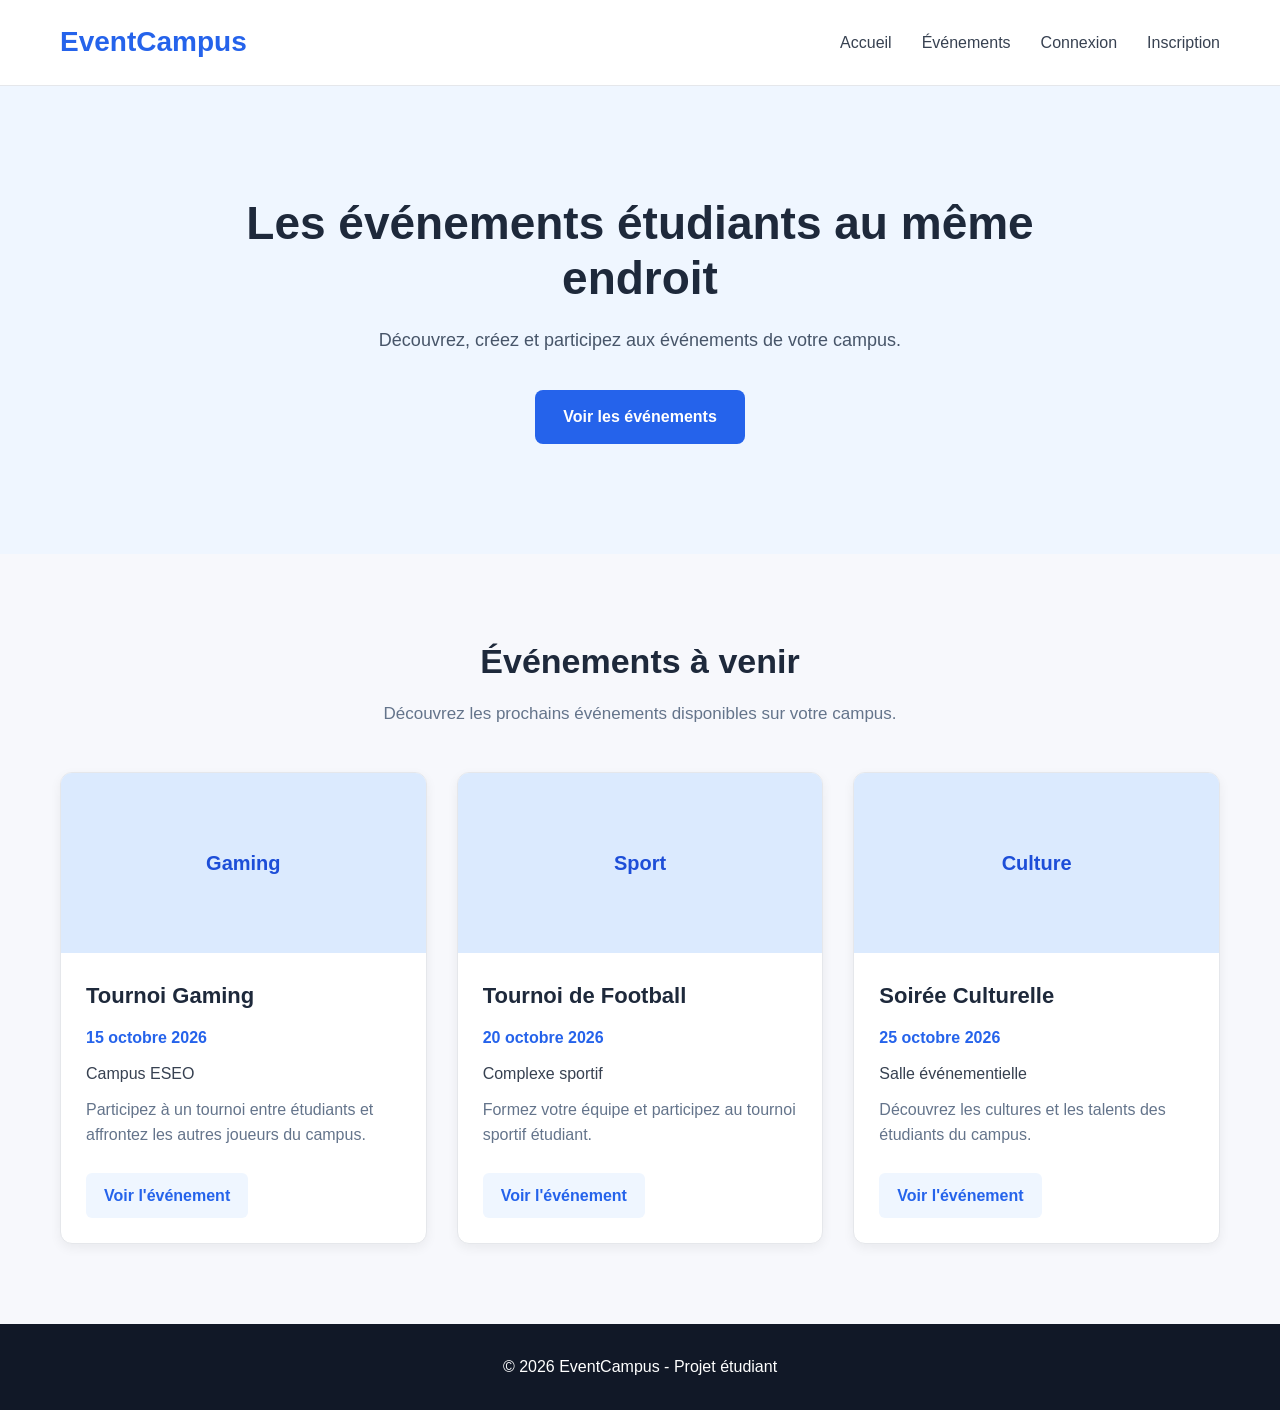
==== frontend/index.html @ 0413dd27 "Amelioration de la page d'accueil" ====
<!DOCTYPE html>
<html lang="fr">

<head>
    <meta charset="UTF-8">
    <meta name="viewport" content="width=device-width, initial-scale=1.0">

    <title>EventCampus</title>

    <link rel="stylesheet" href="css/style.css">
</head>

<body>

    <!-- =========================
         HEADER
         ========================= -->

    <header>

        <div class="logo">
            <a href="index.html">EventCampus</a>
        </div>

        <nav class="mainNavigation">

            <a href="index.html">
                Accueil
            </a>

            <a href="pages/evenements.html">
                Événements
            </a>

            <a href="pages/connexion.html">
                Connexion
            </a>

            <a href="pages/inscription.html">
                Inscription
            </a>

        </nav>

    </header>


    <!-- =========================
         MAIN
         ========================= -->

    <main>

        <!-- =========================
             HERO
             ========================= -->

        <section class="heroSection">

            <h1>
                Les événements étudiants au même endroit
            </h1>

            <p>
                Découvrez, créez et participez aux événements
                de votre campus.
            </p>

            <a href="pages/evenements.html" class="primaryButton">
                Voir les événements
            </a>

        </section>


        <!-- =========================
             UPCOMING EVENTS
             ========================= -->

        <section class="upcomingEvents">

            <h2>
                Événements à venir
            </h2>

            <p class="sectionDescription">
                Découvrez les prochains événements disponibles
                sur votre campus.
            </p>


            <!-- Liste des événements -->

            <div class="eventList">


                <!-- Événement 1 -->

                <article class="eventCard">

                    <div class="eventImage">
                        <span>Gaming</span>
                    </div>

                    <div class="eventContent">

                        <h3>
                            Tournoi Gaming
                        </h3>

                        <p class="eventDate">
                            15 octobre 2026
                        </p>

                        <p class="eventLocation">
                            Campus ESEO
                        </p>

                        <p>
                            Participez à un tournoi entre étudiants
                            et affrontez les autres joueurs du campus.
                        </p>

                        <a href="pages/evenement-detail.html"
                           class="secondaryButton">
                            Voir l'événement
                        </a>

                    </div>

                </article>


                <!-- Événement 2 -->

                <article class="eventCard">

                    <div class="eventImage">
                        <span>Sport</span>
                    </div>

                    <div class="eventContent">

                        <h3>
                            Tournoi de Football
                        </h3>

                        <p class="eventDate">
                            20 octobre 2026
                        </p>

                        <p class="eventLocation">
                            Complexe sportif
                        </p>

                        <p>
                            Formez votre équipe et participez
                            au tournoi sportif étudiant.
                        </p>

                        <a href="pages/evenement-detail.html"
                           class="secondaryButton">
                            Voir l'événement
                        </a>

                    </div>

                </article>


                <!-- Événement 3 -->

                <article class="eventCard">

                    <div class="eventImage">
                        <span>Culture</span>
                    </div>

                    <div class="eventContent">

                        <h3>
                            Soirée Culturelle
                        </h3>

                        <p class="eventDate">
                            25 octobre 2026
                        </p>

                        <p class="eventLocation">
                            Salle événementielle
                        </p>

                        <p>
                            Découvrez les cultures et les talents
                            des étudiants du campus.
                        </p>

                        <a href="pages/evenement-detail.html"
                           class="secondaryButton">
                            Voir l'événement
                        </a>

                    </div>

                </article>


            </div>

        </section>

    </main>


    <!-- =========================
         FOOTER
         ========================= -->

    <footer>

        <p>
            © 2026 EventCampus - Projet étudiant
        </p>

    </footer>


</body>

</html>
---- frontend/css/style.css ----
/* =========================
   RESET
   ========================= */

* {
    margin: 0;
    padding: 0;
    box-sizing: border-box;
}


/* =========================
   GLOBAL
   ========================= */

body {
    font-family: Arial, sans-serif;
    background-color: #f7f8fc;
    color: #1f2937;
    line-height: 1.6;
}


/* =========================
   HEADER
   ========================= */

header {
    display: flex;
    justify-content: space-between;
    align-items: center;

    padding: 20px 60px;

    background-color: white;
    border-bottom: 1px solid #e5e7eb;

    position: sticky;
    top: 0;
    z-index: 1000;
}


/* Logo */

.logo a {
    text-decoration: none;

    font-size: 28px;
    font-weight: bold;

    color: #2563eb;
}


/* Navigation */

.mainNavigation {
    display: flex;
    align-items: center;
    gap: 30px;
}

.mainNavigation a {
    text-decoration: none;

    color: #374151;

    font-weight: 500;

    transition: color 0.2s ease;
}

.mainNavigation a:hover {
    color: #2563eb;
}


/* =========================
   MAIN
   ========================= */

main {
    min-height: 80vh;
}


/* =========================
   HERO
   ========================= */

.heroSection {
    text-align: center;

    padding: 110px 20px;

    background-color: #eff6ff;
}

.heroSection h1 {
    max-width: 900px;

    margin: 0 auto 20px;

    font-size: 46px;
    line-height: 1.2;

    color: #1e293b;
}

.heroSection p {
    max-width: 700px;

    margin: 0 auto 35px;

    font-size: 18px;

    color: #475569;
}


/* =========================
   PRIMARY BUTTON
   ========================= */

.primaryButton {
    display: inline-block;

    padding: 14px 28px;

    background-color: #2563eb;
    color: white;

    text-decoration: none;

    border-radius: 8px;

    font-weight: bold;

    transition: background-color 0.2s ease,
                transform 0.2s ease;
}

.primaryButton:hover {
    background-color: #1d4ed8;

    transform: translateY(-2px);
}


/* =========================
   UPCOMING EVENTS
   ========================= */

.upcomingEvents {
    padding: 80px 60px;

    text-align: center;

    background-color: #f7f8fc;
}

.upcomingEvents h2 {
    margin-bottom: 12px;

    font-size: 34px;

    color: #1e293b;
}

.sectionDescription {
    margin-bottom: 45px;

    color: #64748b;

    font-size: 17px;
}


/* =========================
   EVENT LIST
   ========================= */

.eventList {
    display: grid;

    grid-template-columns: repeat(3, 1fr);

    gap: 30px;

    max-width: 1200px;

    margin: 0 auto;
}


/* =========================
   EVENT CARD
   ========================= */

.eventCard {
    overflow: hidden;

    background-color: white;

    border-radius: 12px;

    border: 1px solid #e5e7eb;

    text-align: left;

    box-shadow: 0 4px 12px rgba(0, 0, 0, 0.06);

    transition: transform 0.2s ease,
                box-shadow 0.2s ease;
}

.eventCard:hover {
    transform: translateY(-5px);

    box-shadow: 0 10px 25px rgba(0, 0, 0, 0.10);
}


/* =========================
   EVENT IMAGE
   ========================= */

.eventImage {
    height: 180px;

    display: flex;

    align-items: center;
    justify-content: center;

    background-color: #dbeafe;

    color: #1d4ed8;

    font-size: 20px;

    font-weight: bold;
}


/* =========================
   EVENT CONTENT
   ========================= */

.eventContent {
    padding: 25px;
}

.eventContent h3 {
    margin-bottom: 12px;

    font-size: 22px;

    color: #1e293b;
}

.eventContent p {
    margin-bottom: 10px;

    color: #64748b;
}


/* Date */

.eventDate {
    font-weight: bold;

    color: #2563eb !important;
}


/* Location */

.eventLocation {
    font-weight: 500;

    color: #374151 !important;
}


/* =========================
   SECONDARY BUTTON
   ========================= */

.secondaryButton {
    display: inline-block;

    margin-top: 15px;

    padding: 10px 18px;

    background-color: #eff6ff;

    color: #2563eb;

    text-decoration: none;

    border-radius: 6px;

    font-weight: 600;

    transition: background-color 0.2s ease,
                color 0.2s ease;
}

.secondaryButton:hover {
    background-color: #2563eb;

    color: white;
}


/* =========================
   FOOTER
   ========================= */

footer {
    padding: 30px;

    text-align: center;

    background-color: #111827;

    color: white;
}


/* =========================
   RESPONSIVE
   ========================= */

@media (max-width: 900px) {

    header {
        padding: 20px 30px;
    }

    .eventList {
        grid-template-columns: 1fr 1fr;
    }

    .heroSection h1 {
        font-size: 38px;
    }

}


@media (max-width: 600px) {

    header {
        flex-direction: column;

        gap: 15px;

        padding: 20px;
    }

    .mainNavigation {
        flex-wrap: wrap;

        justify-content: center;

        gap: 15px;
    }

    .heroSection {
        padding: 80px 20px;
    }

    .heroSection h1 {
        font-size: 32px;
    }

    .heroSection p {
        font-size: 16px;
    }

    .upcomingEvents {
        padding: 60px 20px;
    }

    .eventList {
        grid-template-columns: 1fr;
    }

}
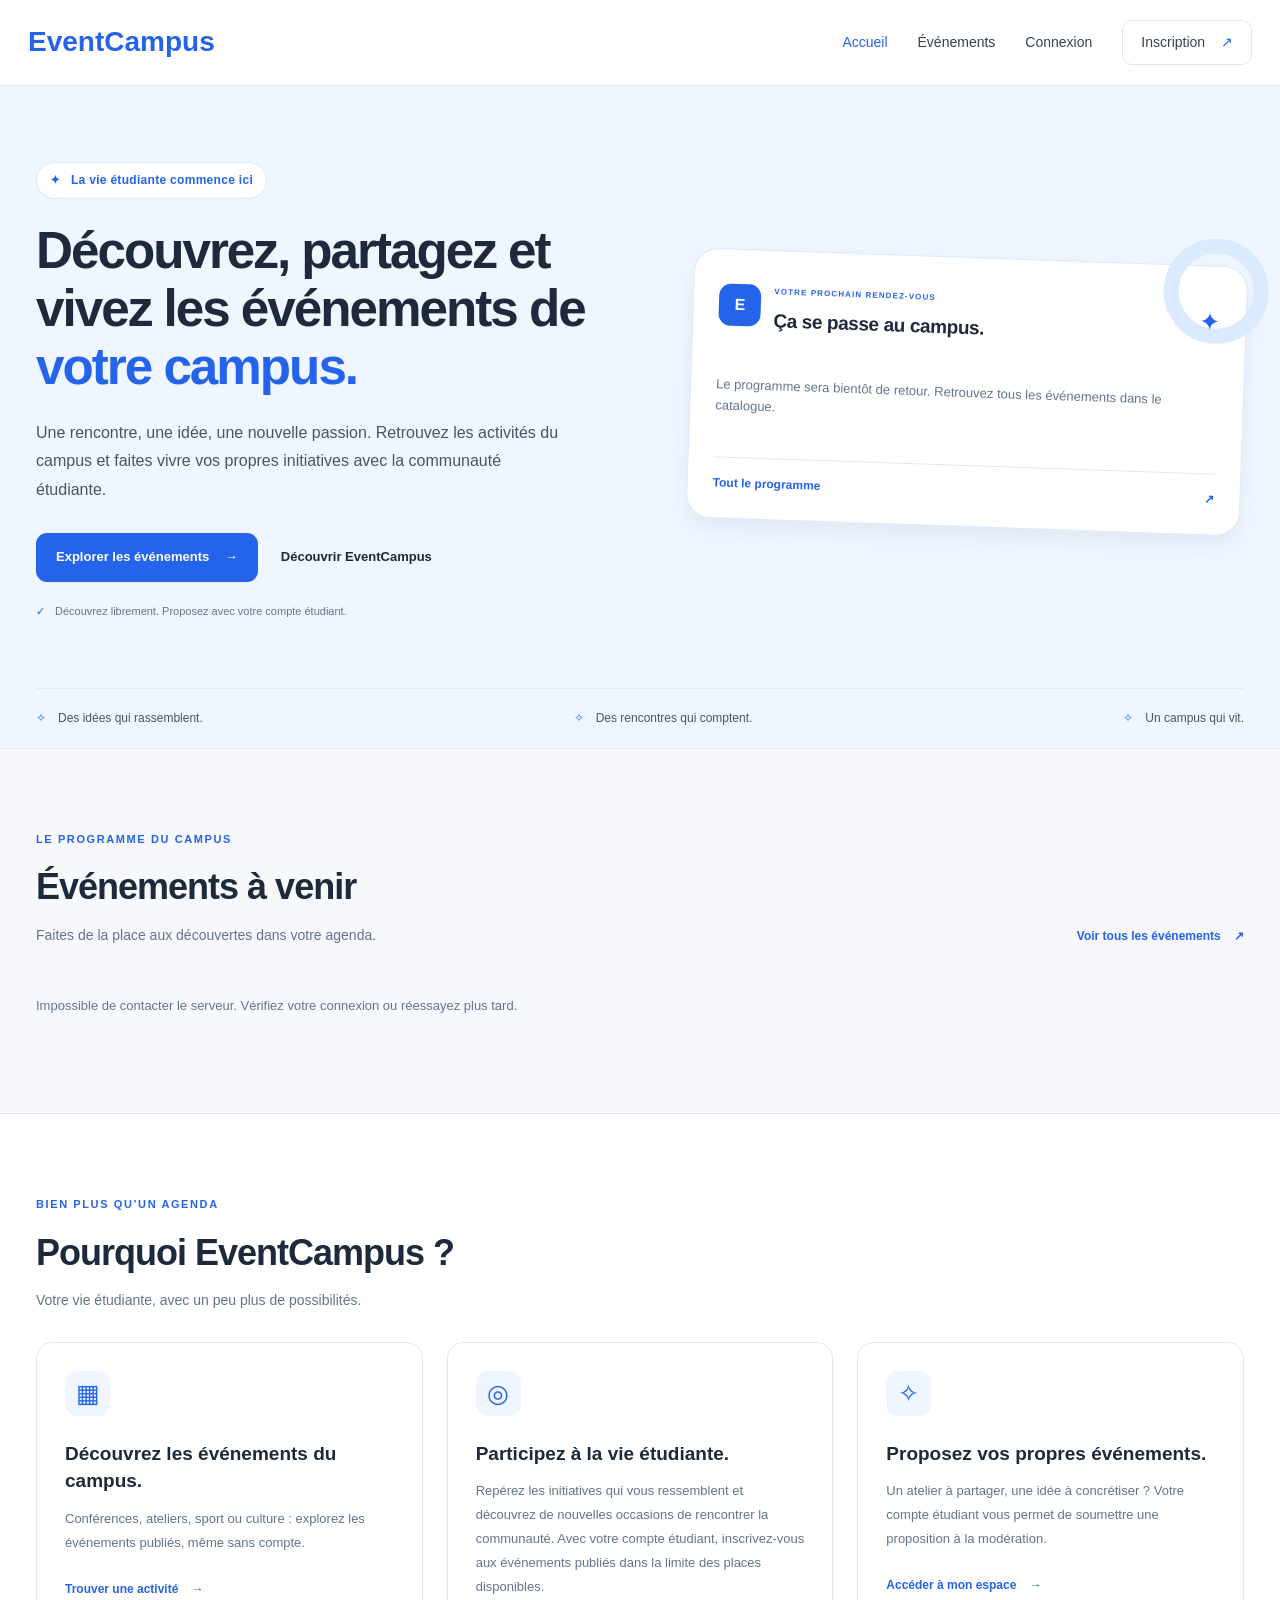
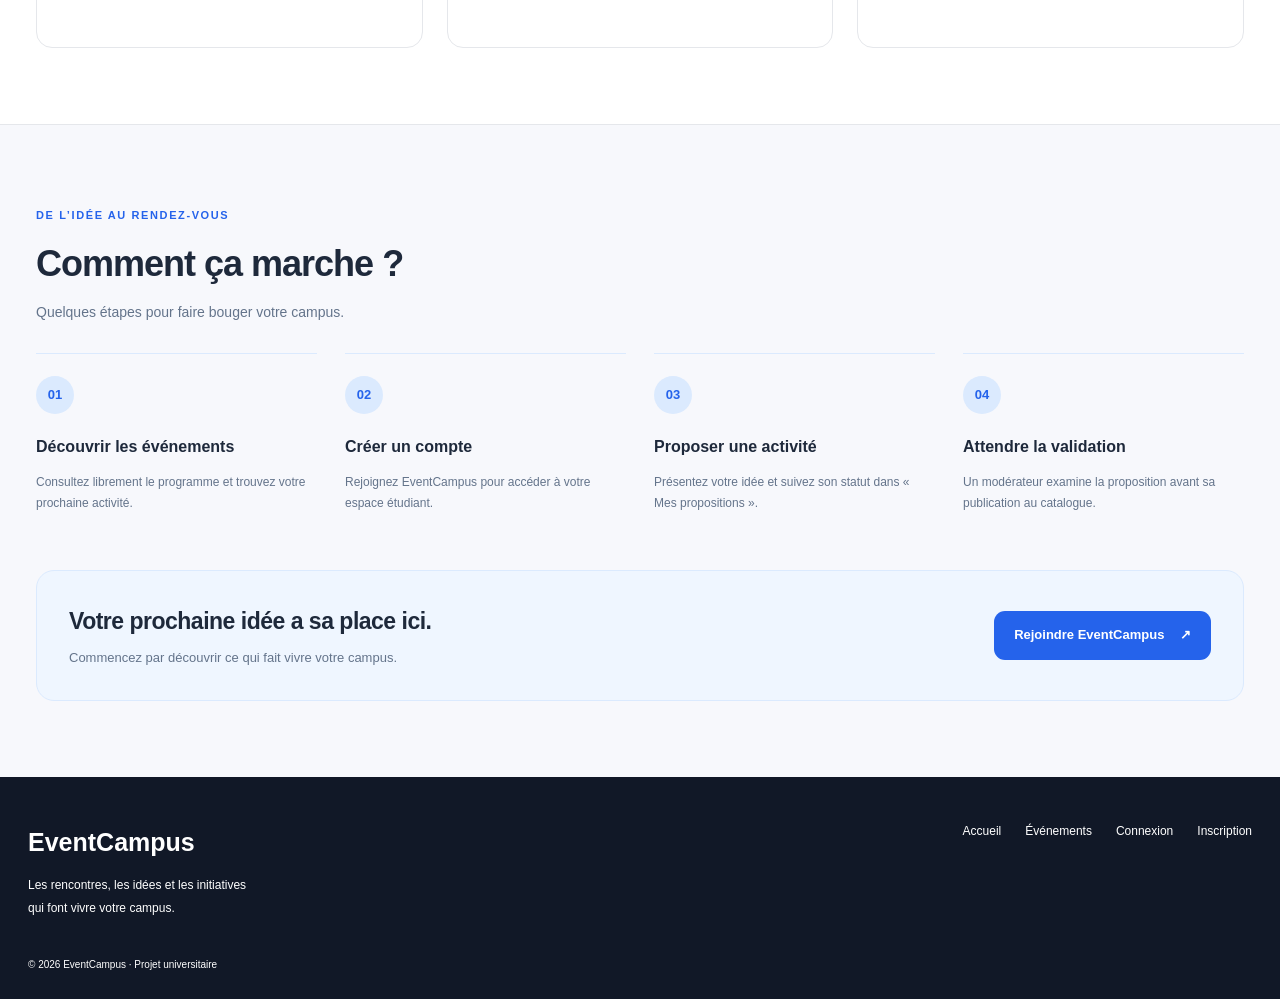
==== commit 3a89bf00: "feat: ajout des espaces admin, moderation, inscriptions et QR codes" ====
--- a/frontend/index.html
+++ b/frontend/index.html
@@ -1,230 +1,78 @@
-<!DOCTYPE html>
+﻿<!DOCTYPE html>
 <html lang="fr">
-
 <head>
     <meta charset="UTF-8">
     <meta name="viewport" content="width=device-width, initial-scale=1.0">
-
-    <title>EventCampus</title>
-
+    <meta name="description" content="Découvrez les événements de votre campus et proposez vos activités à la communauté étudiante avec EventCampus.">
+    <title>EventCampus — La vie étudiante commence ici</title>
     <link rel="stylesheet" href="css/style.css">
+    <link rel="stylesheet" href="css/accueil.css">
+    <script src="js/event-images.js" defer></script>
+    <script src="js/main.js" defer></script>
 </head>
-
-<body>
-
-    <!-- =========================
-         HEADER
-         ========================= -->
-
-    <header>
-
-        <div class="logo">
-            <a href="index.html">EventCampus</a>
-        </div>
-
-        <nav class="mainNavigation">
-
-            <a href="index.html">
-                Accueil
-            </a>
-
-            <a href="pages/evenements.html">
-                Événements
-            </a>
-
-            <a href="pages/connexion.html">
-                Connexion
-            </a>
-
-            <a href="pages/inscription.html">
-                Inscription
-            </a>
-
+<body class="home-page">
+    <a class="skip-link" href="#contenu">Aller au contenu</a>
+    <header class="home-header">
+        <div class="logo"><a href="index.html">EventCampus</a></div>
+        <nav class="mainNavigation" aria-label="Navigation principale">
+            <a href="index.html" aria-current="page">Accueil</a>
+            <a href="pages/evenements.html">Événements</a>
+            <a href="pages/connexion.html">Connexion</a>
+            <a href="pages/inscription.html" class="nav-register">Inscription <span aria-hidden="true">↗</span></a>
         </nav>
-
     </header>
-
-
-    <!-- =========================
-         MAIN
-         ========================= -->
-
-    <main>
-
-        <!-- =========================
-             HERO
-             ========================= -->
-
-        <section class="heroSection">
-
-            <h1>
-                Les événements étudiants au même endroit
-            </h1>
-
-            <p>
-                Découvrez, créez et participez aux événements
-                de votre campus.
-            </p>
-
-            <a href="pages/evenements.html" class="primaryButton">
-                Voir les événements
-            </a>
-
+    <main id="contenu">
+        <section class="home-hero" aria-labelledby="heroTitle">
+            <div class="home-hero-inner">
+                <div class="hero-copy">
+                    <span class="home-eyebrow hero-badge"><span aria-hidden="true">✦</span> La vie étudiante commence ici</span>
+                    <h1 id="heroTitle">Découvrez, partagez et vivez les événements de <em>votre campus.</em></h1>
+                    <p>Une rencontre, une idée, une nouvelle passion. Retrouvez les activités du campus et faites vivre vos propres initiatives avec la communauté étudiante.</p>
+                    <div class="hero-actions">
+                        <a href="pages/evenements.html" class="primaryButton">Explorer les événements <span aria-hidden="true">→</span></a>
+                        <a href="#pourquoi" class="home-secondary">Découvrir EventCampus</a>
+                    </div>
+                    <p class="hero-footnote"><span aria-hidden="true">✓</span> Découvrez librement. Proposez avec votre compte étudiant.</p>
+                </div>
+                <div class="hero-board" aria-labelledby="boardTitle">
+                    <div class="board-top"><span class="board-monogram" aria-hidden="true">E</span><div><span class="home-eyebrow">VOTRE PROCHAIN RENDEZ-VOUS</span><h2 id="boardTitle">Ça se passe au campus.</h2></div><span class="board-spark" aria-hidden="true">✦</span></div>
+                    <div id="heroEvents" class="hero-events" aria-busy="true"><p class="home-state">Les prochains rendez-vous arrivent...</p></div>
+                    <a href="pages/evenements.html" class="board-bottom">Tout le programme <span aria-hidden="true">↗</span></a>
+                </div>
+            </div>
+            <div class="hero-ribbon"><span>Des idées qui rassemblent.</span><span>Des rencontres qui comptent.</span><span>Un campus qui vit.</span></div>
         </section>
-
-
-        <!-- =========================
-             UPCOMING EVENTS
-             ========================= -->
-
-        <section class="upcomingEvents">
-
-            <h2>
-                Événements à venir
-            </h2>
-
-            <p class="sectionDescription">
-                Découvrez les prochains événements disponibles
-                sur votre campus.
-            </p>
-
-
-            <!-- Liste des événements -->
-
-            <div class="eventList">
-
-
-                <!-- Événement 1 -->
-
-                <article class="eventCard">
-
-                    <div class="eventImage">
-                        <span>Gaming</span>
-                    </div>
-
-                    <div class="eventContent">
-
-                        <h3>
-                            Tournoi Gaming
-                        </h3>
-
-                        <p class="eventDate">
-                            15 octobre 2026
-                        </p>
-
-                        <p class="eventLocation">
-                            Campus ESEO
-                        </p>
-
-                        <p>
-                            Participez à un tournoi entre étudiants
-                            et affrontez les autres joueurs du campus.
-                        </p>
-
-                        <a href="pages/evenement-detail.html"
-                           class="secondaryButton">
-                            Voir l'événement
-                        </a>
-
-                    </div>
-
-                </article>
-
-
-                <!-- Événement 2 -->
-
-                <article class="eventCard">
-
-                    <div class="eventImage">
-                        <span>Sport</span>
-                    </div>
-
-                    <div class="eventContent">
-
-                        <h3>
-                            Tournoi de Football
-                        </h3>
-
-                        <p class="eventDate">
-                            20 octobre 2026
-                        </p>
-
-                        <p class="eventLocation">
-                            Complexe sportif
-                        </p>
-
-                        <p>
-                            Formez votre équipe et participez
-                            au tournoi sportif étudiant.
-                        </p>
-
-                        <a href="pages/evenement-detail.html"
-                           class="secondaryButton">
-                            Voir l'événement
-                        </a>
-
-                    </div>
-
-                </article>
-
-
-                <!-- Événement 3 -->
-
-                <article class="eventCard">
-
-                    <div class="eventImage">
-                        <span>Culture</span>
-                    </div>
-
-                    <div class="eventContent">
-
-                        <h3>
-                            Soirée Culturelle
-                        </h3>
-
-                        <p class="eventDate">
-                            25 octobre 2026
-                        </p>
-
-                        <p class="eventLocation">
-                            Salle événementielle
-                        </p>
-
-                        <p>
-                            Découvrez les cultures et les talents
-                            des étudiants du campus.
-                        </p>
-
-                        <a href="pages/evenement-detail.html"
-                           class="secondaryButton">
-                            Voir l'événement
-                        </a>
-
-                    </div>
-
-                </article>
-
-
+        <section class="home-section" id="evenements" aria-labelledby="eventsTitle">
+            <div class="home-section-heading"><div><span class="home-eyebrow">LE PROGRAMME DU CAMPUS</span><h2 id="eventsTitle">Événements à venir</h2><p>Faites de la place aux découvertes dans votre agenda.</p></div><a href="pages/evenements.html" class="home-text-link">Voir tous les événements <span aria-hidden="true">↗</span></a></div>
+            <p id="homeEventsMessage" class="home-state" role="status" aria-live="polite">Chargement des événements...</p>
+            <div class="home-event-grid" id="homeEvents" aria-busy="true"></div>
+            <noscript><p class="home-state">Activez JavaScript pour charger les événements. <a href="pages/evenements.html">Accéder au catalogue</a>.</p></noscript>
+        </section>
+        <section class="home-why" id="pourquoi" aria-labelledby="whyTitle">
+            <div class="home-section">
+                <div class="home-section-heading"><div><span class="home-eyebrow">BIEN PLUS QU’UN AGENDA</span><h2 id="whyTitle">Pourquoi EventCampus ?</h2><p>Votre vie étudiante, avec un peu plus de possibilités.</p></div></div>
+                <div class="home-feature-grid">
+                    <article class="home-feature"><span class="feature-icon" aria-hidden="true">▦</span><h3>Découvrez les événements du campus.</h3><p>Conférences, ateliers, sport ou culture : explorez les événements publiés, même sans compte.</p><a href="pages/evenements.html" class="home-text-link">Trouver une activité <span aria-hidden="true">→</span></a></article>
+                    <article class="home-feature"><span class="feature-icon" aria-hidden="true">◎</span><h3>Participez à la vie étudiante.</h3><p>Repérez les initiatives qui vous ressemblent et découvrez de nouvelles occasions de rencontrer la communauté. Avec votre compte étudiant, inscrivez-vous aux événements publiés dans la limite des places disponibles.</p></article>
+                    <article class="home-feature"><span class="feature-icon" aria-hidden="true">✧</span><h3>Proposez vos propres événements.</h3><p>Un atelier à partager, une idée à concrétiser ? Votre compte étudiant vous permet de soumettre une proposition à la modération.</p><a href="pages/mon-espace.html" class="home-text-link">Accéder à mon espace <span aria-hidden="true">→</span></a></article>
+                </div>
             </div>
-
         </section>
-
+        <section class="home-section home-how" aria-labelledby="howTitle">
+            <div class="home-section-heading"><div><span class="home-eyebrow">DE L’IDÉE AU RENDEZ-VOUS</span><h2 id="howTitle">Comment ça marche ?</h2><p>Quelques étapes pour faire bouger votre campus.</p></div></div>
+            <ol class="home-steps">
+                <li><span class="step-number" aria-hidden="true">01</span><h3>Découvrir les événements</h3><p>Consultez librement le programme et trouvez votre prochaine activité.</p></li>
+                <li><span class="step-number" aria-hidden="true">02</span><h3>Créer un compte</h3><p>Rejoignez EventCampus pour accéder à votre espace étudiant.</p></li>
+                <li><span class="step-number" aria-hidden="true">03</span><h3>Proposer une activité</h3><p>Présentez votre idée et suivez son statut dans « Mes propositions ».</p></li>
+                <li><span class="step-number" aria-hidden="true">04</span><h3>Attendre la validation</h3><p>Un modérateur examine la proposition avant sa publication au catalogue.</p></li>
+            </ol>
+            <div class="home-invitation"><div><h3>Votre prochaine idée a sa place ici.</h3><p>Commencez par découvrir ce qui fait vivre votre campus.</p></div><a href="pages/inscription.html" class="primaryButton">Rejoindre EventCampus <span aria-hidden="true">↗</span></a></div>
+        </section>
     </main>
-
-
-    <!-- =========================
-         FOOTER
-         ========================= -->
-
-    <footer>
-
-        <p>
-            © 2026 EventCampus - Projet étudiant
-        </p>
-
+    <footer class="home-footer">
+        <div><a class="footer-brand" href="index.html">EventCampus</a><p>Les rencontres, les idées et les initiatives<br>qui font vivre votre campus.</p></div>
+        <nav aria-label="Navigation de pied de page"><a href="index.html">Accueil</a><a href="pages/evenements.html">Événements</a><a href="pages/connexion.html">Connexion</a><a href="pages/inscription.html">Inscription</a></nav>
+        <p class="footer-note">© <span id="homeYear">2026</span> EventCampus · Projet universitaire</p>
     </footer>
-
-
 </body>
-
-</html>+</html>
--- a/frontend/css/accueil.css
+++ b/frontend/css/accueil.css
@@ -0,0 +1,90 @@
+/* All color values are taken from the existing style.css palette. */
+.home-page { --home-blue: #2563eb; --home-dark-blue: #1d4ed8; --home-pale: #eff6ff; --home-light: #dbeafe; --home-paper: #ffffff; --home-bg: #f7f8fc; --home-ink: #1e293b; --home-muted: #64748b; --home-border: #e5e7eb; font-family: 'Segoe UI', Arial, sans-serif; color: #1f2937; }
+.home-page a { text-decoration: none; }
+.home-page h1, .home-page h2, .home-page h3 { color: var(--home-ink); }
+.home-page .home-header { padding: 20px max(28px, calc((100vw - 1240px) / 2)); gap: 30px; }
+.home-page .mainNavigation { gap: 30px; font-size: 14px; }
+.home-page .mainNavigation a[aria-current] { color: var(--home-blue); }
+.home-page .nav-register { padding: 10px 18px; border: 1px solid var(--home-border); border-radius: 10px; }
+.home-page .nav-register span { margin-left: 12px; color: var(--home-blue); }
+.home-page a:focus-visible { outline: 3px solid var(--home-blue); outline-offset: 5px; }
+.skip-link { position: absolute; top: -100px; left: 20px; padding: 12px; background: var(--home-paper); z-index: 2000; }
+.skip-link:focus { top: 10px; }
+.home-hero { background: var(--home-pale); border-bottom: 1px solid var(--home-light); }
+.home-hero-inner { max-width: 1240px; margin: auto; padding: 76px 0 66px; display: grid; grid-template-columns: 1.1fr 1fr; align-items: center; gap: 72px; }
+.home-eyebrow { display: inline-block; font-size: 11px; font-weight: 750; letter-spacing: 1.6px; color: var(--home-blue); }
+.hero-badge { padding: 8px 13px; background: var(--home-paper); border: 1px solid var(--home-light); border-radius: 999px; letter-spacing: .3px; font-size: 12px; }
+.hero-badge span { margin-right: 7px; }
+.hero-copy h1 { font-size: clamp(36px, 4vw, 55px); line-height: 1.13; letter-spacing: -2px; margin: 23px 0; font-weight: 750; }
+.hero-copy h1 em { color: var(--home-blue); font-style: normal; }
+.hero-copy > p { color: #475569; max-width: 530px; font-size: 16px; line-height: 1.8; }
+.hero-actions { display: flex; gap: 15px; align-items: center; flex-wrap: wrap; margin: 28px 0 20px; }
+.home-page .primaryButton { padding: 14px 20px; border-radius: 11px; font-size: 13px; font-weight: 650; }
+.home-page .primaryButton span { margin-left: 12px; }
+.home-secondary { font-size: 13px; font-weight: 650; color: var(--home-ink); padding: 14px 8px; }
+.hero-copy .hero-footnote { font-size: 11px; color: var(--home-muted); }
+.hero-footnote span { color: var(--home-blue); margin-right: 7px; }
+.hero-board { position: relative; padding: 25px; background: var(--home-paper); border-radius: 24px; border: 1px solid var(--home-light); box-shadow: 0 10px 25px rgba(0,0,0,.06); transform: rotate(2deg); }
+.hero-board::before { content: ''; position: absolute; width: 75px; height: 75px; border-radius: 50%; border: 15px solid var(--home-light); top: -28px; right: -22px; z-index: -1; }
+.board-top { display: flex; gap: 13px; align-items: center; margin-bottom: 20px; }
+.board-top .home-eyebrow { font-size: 8px; letter-spacing: 1.1px; }
+.board-top h2 { font-size: 19px; letter-spacing: -.4px; margin-top: 4px; }
+.board-monogram { display: grid; place-items: center; width: 42px; height: 42px; border-radius: 12px; background: var(--home-blue); color: var(--home-paper); font-weight: 750; flex-shrink: 0; }
+.board-spark { color: var(--home-blue); margin-left: auto; font-size: 25px; }
+.hero-mini { display: flex; align-items: center; gap: 16px; padding: 18px 14px; border: 1px solid var(--home-border); border-radius: 14px; margin-top: 12px; background: var(--home-bg); }
+.mini-date { width: 52px; flex-shrink: 0; text-align: center; padding: 7px 4px; border-radius: 10px; background: var(--home-light); color: var(--home-dark-blue); }
+.mini-date strong { display: block; font-size: 25px; line-height: 1.1; }
+.mini-date span { font-size: 10px; text-transform: uppercase; }
+.mini-info { min-width: 0; }
+.mini-info small { color: var(--home-blue); font-size: 10px; font-weight: 650; }
+.mini-info h3 { font-size: 13px; margin: 4px 0; line-height: 1.45; overflow-wrap: anywhere; }
+.mini-info p { color: var(--home-muted); font-size: 10px; }
+.board-bottom { display: flex; justify-content: space-between; margin-top: 20px; padding-top: 16px; border-top: 1px solid var(--home-border); color: var(--home-blue); font-weight: 650; font-size: 12px; }
+.hero-ribbon { max-width: 1240px; margin: auto; padding: 20px 0; border-top: 1px solid var(--home-light); display: flex; justify-content: space-between; color: #475569; font-size: 12px; }
+.hero-ribbon span::before { content: '✧'; color: var(--home-blue); margin-right: 12px; }
+.home-section { max-width: 1240px; margin: auto; padding: 76px 0; }
+.home-section-heading { display: flex; align-items: flex-end; justify-content: space-between; gap: 25px; margin-bottom: 30px; }
+.home-section-heading h2 { font-size: clamp(27px, 3vw, 36px); letter-spacing: -1px; margin: 8px 0; }
+.home-section-heading p { font-size: 14px; color: var(--home-muted); }
+.home-text-link { color: var(--home-blue); font-size: 12px; font-weight: 700; }
+.home-text-link span { margin-left: 10px; }
+.home-text-link:hover, .home-secondary:hover { color: var(--home-dark-blue); text-decoration: underline; }
+.home-event-grid { display: grid; grid-template-columns: repeat(3, minmax(0, 1fr)); gap: 24px; }
+.home-event-card { min-width: 0; overflow: hidden; border: 1px solid var(--home-border); border-radius: 18px; background: var(--home-paper); box-shadow: 0 4px 12px rgba(0,0,0,.06); transition: transform .2s ease; }
+.home-event-card:hover { transform: translateY(-4px); }
+.home-event-visual { position: relative; display: flex; justify-content: space-between; align-items: center; height: 150px; padding: 24px; background: var(--home-light); overflow: hidden; }
+.home-event-visual::after { content: ''; width: 140px; height: 140px; border-radius: 50%; border: 1px solid var(--home-blue); position: absolute; right: -30px; bottom: -70px; }
+.home-event-visual img { position: absolute; inset: 0; width: 100%; height: 100%; object-fit: cover; }
+.home-category { z-index: 1; align-self: flex-start; background: var(--home-paper); color: var(--home-dark-blue); padding: 5px 10px; border-radius: 7px; font-size: 10px; font-weight: 700; }
+.home-event-symbol { color: var(--home-blue); font-size: 58px; margin-right: 20px; }
+.home-event-body { padding: 23px; }
+.home-event-date { color: var(--home-blue); font-size: 11px; font-weight: 700; }
+.home-event-body h3 { margin: 12px 0 10px; font-size: 19px; line-height: 1.4; letter-spacing: -.3px; overflow-wrap: anywhere; }
+.home-event-description { font-size: 12px; color: var(--home-muted); line-height: 1.8; display: -webkit-box; -webkit-line-clamp: 3; -webkit-box-orient: vertical; overflow: hidden; }
+.home-event-location { margin-top: 20px; padding-top: 15px; border-top: 1px solid var(--home-border); font-size: 11px; color: #374151; overflow-wrap: anywhere; }
+.home-state { color: var(--home-muted); padding: 20px 0; font-size: 13px; }
+.home-why { background: var(--home-paper); border-block: 1px solid var(--home-border); }
+.home-feature-grid { display: grid; grid-template-columns: repeat(3, minmax(0, 1fr)); gap: 24px; }
+.home-feature { border: 1px solid var(--home-border); border-radius: 16px; padding: 28px; }
+.feature-icon { width: 45px; height: 45px; display: grid; place-items: center; border-radius: 12px; background: var(--home-pale); color: var(--home-blue); font-size: 25px; margin-bottom: 24px; }
+.home-feature h3 { font-size: 19px; line-height: 1.45; margin-bottom: 12px; }
+.home-feature p { color: var(--home-muted); font-size: 13px; line-height: 1.85; margin-bottom: 20px; }
+.home-steps { list-style: none; display: grid; grid-template-columns: repeat(4, minmax(0, 1fr)); gap: 28px; }
+.home-steps li { border-top: 1px solid var(--home-light); padding-top: 22px; }
+.step-number { color: var(--home-blue); font-size: 13px; font-weight: 750; background: var(--home-light); display: inline-grid; place-items: center; width: 38px; height: 38px; border-radius: 50%; margin-bottom: 20px; }
+.home-steps h3 { font-size: 16px; margin-bottom: 12px; }
+.home-steps p { color: var(--home-muted); font-size: 12px; line-height: 1.8; }
+.home-invitation { display: flex; align-items: center; justify-content: space-between; gap: 25px; background: var(--home-pale); border: 1px solid var(--home-light); border-radius: 18px; padding: 32px; margin-top: 55px; }
+.home-invitation h3 { font-size: 23px; letter-spacing: -.5px; margin-bottom: 8px; }
+.home-invitation p { color: var(--home-muted); font-size: 13px; }
+.home-page .home-footer { display: grid; grid-template-columns: 1fr auto; gap: 35px; padding: 45px max(28px, calc((100vw - 1240px) / 2)) 25px; text-align: left; }
+.footer-brand { color: white; font-weight: 750; font-size: 25px; }
+.home-footer p { font-size: 12px; line-height: 1.9; margin-top: 12px; }
+.home-footer nav { display: flex; gap: 24px; align-items: flex-start; flex-wrap: wrap; }
+.home-footer nav a { color: white; font-size: 12px; }
+.home-footer nav a:hover { text-decoration: underline; }
+.home-footer .footer-note { grid-column: 1 / -1; margin-top: 0; font-size: 10px; }
+@media (max-width: 1300px) { .home-hero-inner, .home-section, .hero-ribbon { margin-inline: 36px; } .home-hero-inner { gap: 45px; } }
+@media (max-width: 950px) { .home-hero-inner { grid-template-columns: 1fr 1fr; gap: 30px; padding-top: 45px; } .hero-copy h1 { font-size: 40px; } .hero-board { padding: 18px; transform: none; } .board-top h2 { font-size: 16px; } .board-spark { display: none; } .home-event-grid { grid-template-columns: repeat(2, minmax(0, 1fr)); } .home-event-card:last-child { grid-column: 1 / -1; } .home-feature { padding: 22px; } .home-steps { grid-template-columns: repeat(2, minmax(0, 1fr)); } }
+@media (max-width: 700px) { .home-page .home-header { padding: 18px 22px; flex-wrap: wrap; gap: 16px; } .home-page .mainNavigation { gap: 16px; flex-wrap: wrap; font-size: 12px; } .home-hero-inner { grid-template-columns: 1fr; padding: 38px 0; gap: 34px; } .home-hero-inner, .home-section, .hero-ribbon { margin-inline: 22px; } .hero-copy h1 { font-size: 39px; letter-spacing: -1.4px; } .hero-board::before { display: none; } .hero-ribbon { flex-direction: column; gap: 8px; } .home-section { padding-block: 48px; } .home-section-heading { align-items: flex-start; flex-direction: column; gap: 15px; } .home-event-grid, .home-feature-grid { grid-template-columns: 1fr; } .home-invitation { flex-direction: column; align-items: flex-start; padding: 25px; } .home-page .home-footer { grid-template-columns: 1fr; padding: 35px 22px 22px; } .home-page .primaryButton { max-width: 100%; } }
+@media (prefers-reduced-motion: reduce) { .home-page *, .home-page *::before, .home-page *::after { scroll-behavior: auto !important; transition: none !important; animation: none !important; } }
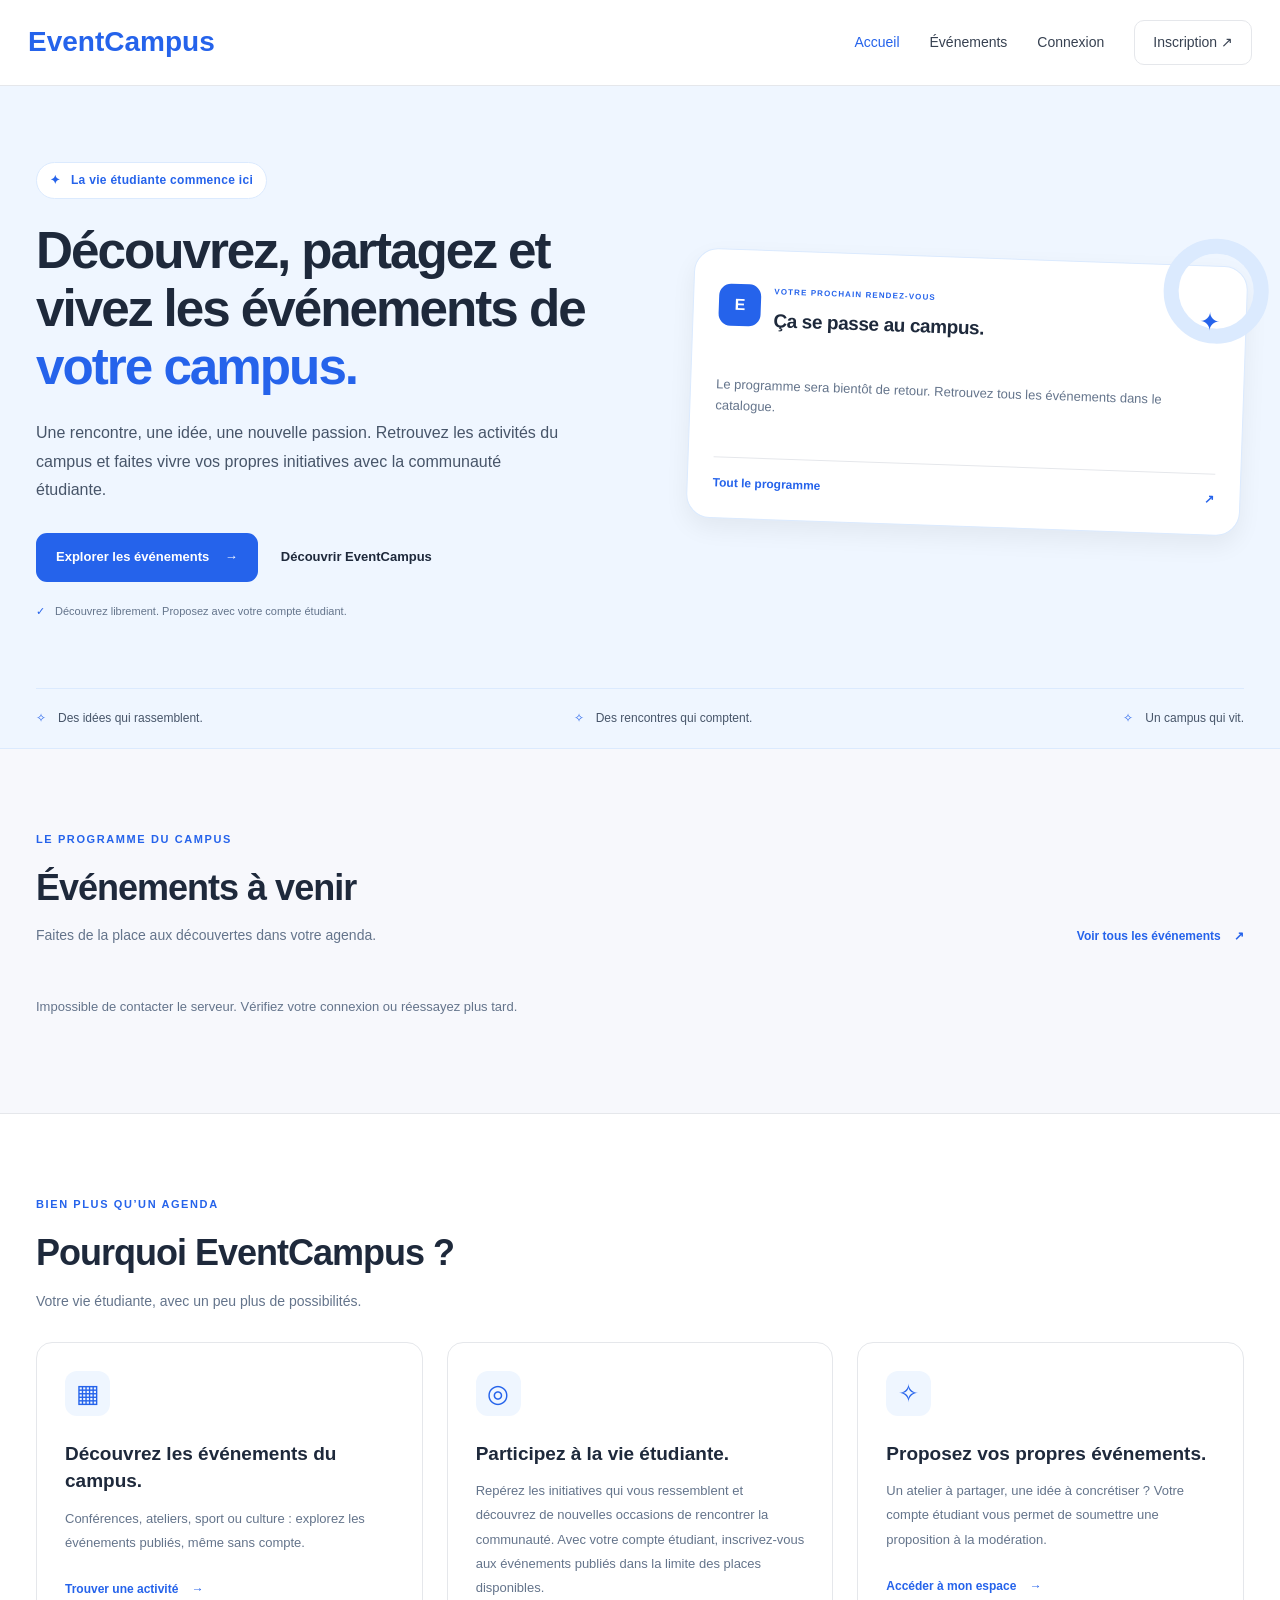
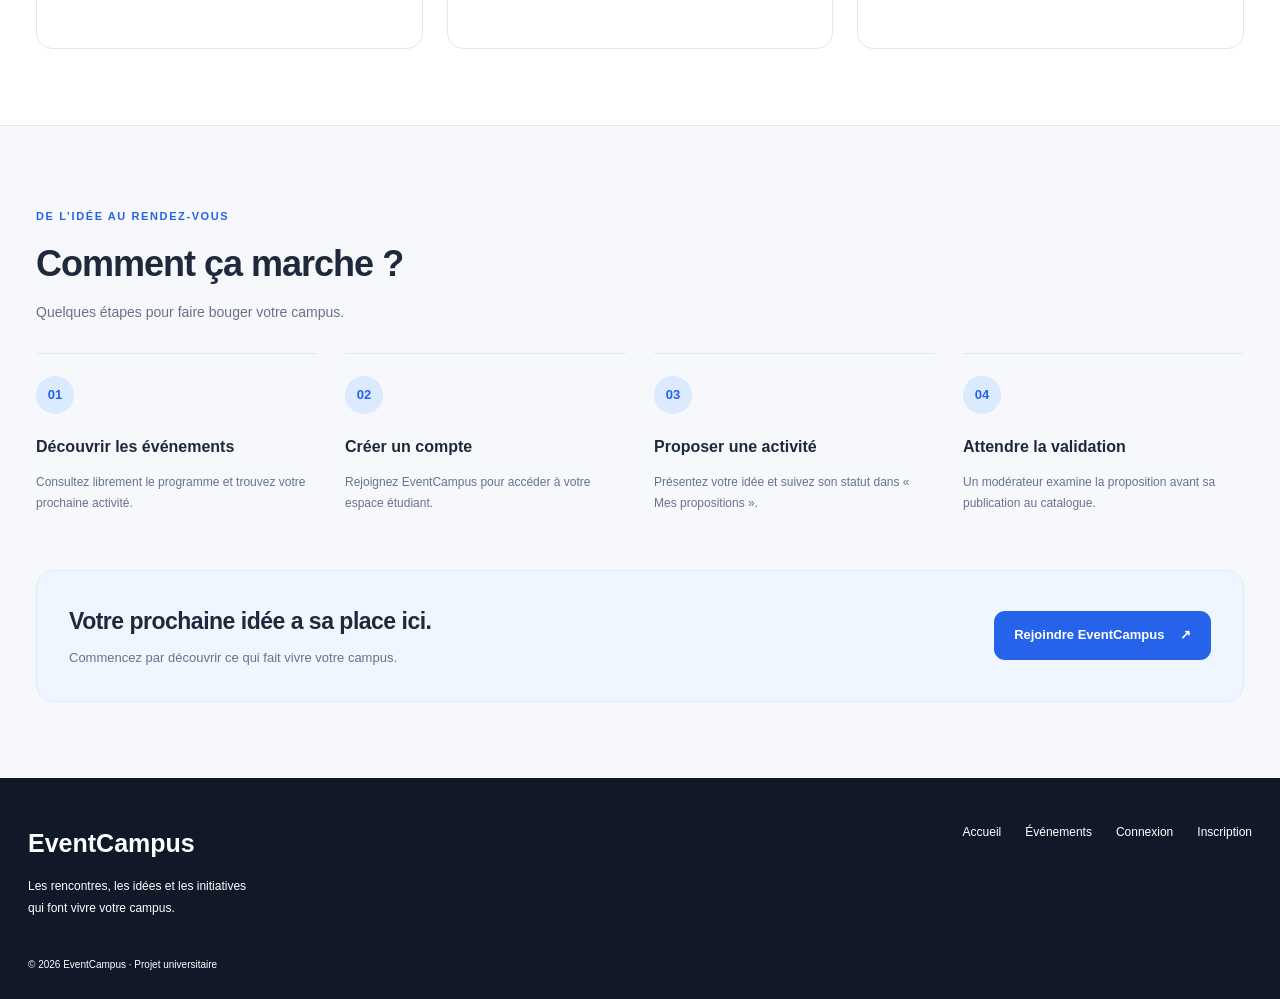
==== commit 596cb492: "feat(frontend): uniformisation du header EventCampus" ====
--- a/frontend/index.html
+++ b/frontend/index.html
@@ -7,20 +7,14 @@
     <title>EventCampus — La vie étudiante commence ici</title>
     <link rel="stylesheet" href="css/style.css">
     <link rel="stylesheet" href="css/accueil.css">
+    <link rel="stylesheet" href="css/header.css">
+    <script src="js/header.js" defer></script>
     <script src="js/event-images.js" defer></script>
     <script src="js/main.js" defer></script>
 </head>
 <body class="home-page">
+    <div id="siteHeader"></div>
     <a class="skip-link" href="#contenu">Aller au contenu</a>
-    <header class="home-header">
-        <div class="logo"><a href="index.html">EventCampus</a></div>
-        <nav class="mainNavigation" aria-label="Navigation principale">
-            <a href="index.html" aria-current="page">Accueil</a>
-            <a href="pages/evenements.html">Événements</a>
-            <a href="pages/connexion.html">Connexion</a>
-            <a href="pages/inscription.html" class="nav-register">Inscription <span aria-hidden="true">↗</span></a>
-        </nav>
-    </header>
     <main id="contenu">
         <section class="home-hero" aria-labelledby="heroTitle">
             <div class="home-hero-inner">
--- a/frontend/css/style.css
+++ b/frontend/css/style.css
@@ -21,60 +21,7 @@
 }
 
 
-/* =========================
-   HEADER
-   ========================= */
-
-header {
-    display: flex;
-    justify-content: space-between;
-    align-items: center;
-
-    padding: 20px 60px;
-
-    background-color: white;
-    border-bottom: 1px solid #e5e7eb;
-
-    position: sticky;
-    top: 0;
-    z-index: 1000;
-}
-
-
-/* Logo */
-
-.logo a {
-    text-decoration: none;
-
-    font-size: 28px;
-    font-weight: bold;
-
-    color: #2563eb;
-}
-
-
-/* Navigation */
-
-.mainNavigation {
-    display: flex;
-    align-items: center;
-    gap: 30px;
-}
-
-.mainNavigation a {
-    text-decoration: none;
-
-    color: #374151;
-
-    font-weight: 500;
-
-    transition: color 0.2s ease;
-}
-
-.mainNavigation a:hover {
-    color: #2563eb;
-}
-
+/* Main navigation is styled in header.css. */
 
 /* =========================
    MAIN
--- a/frontend/css/accueil.css
+++ b/frontend/css/accueil.css
@@ -2,11 +2,6 @@
 .home-page { --home-blue: #2563eb; --home-dark-blue: #1d4ed8; --home-pale: #eff6ff; --home-light: #dbeafe; --home-paper: #ffffff; --home-bg: #f7f8fc; --home-ink: #1e293b; --home-muted: #64748b; --home-border: #e5e7eb; font-family: 'Segoe UI', Arial, sans-serif; color: #1f2937; }
 .home-page a { text-decoration: none; }
 .home-page h1, .home-page h2, .home-page h3 { color: var(--home-ink); }
-.home-page .home-header { padding: 20px max(28px, calc((100vw - 1240px) / 2)); gap: 30px; }
-.home-page .mainNavigation { gap: 30px; font-size: 14px; }
-.home-page .mainNavigation a[aria-current] { color: var(--home-blue); }
-.home-page .nav-register { padding: 10px 18px; border: 1px solid var(--home-border); border-radius: 10px; }
-.home-page .nav-register span { margin-left: 12px; color: var(--home-blue); }
 .home-page a:focus-visible { outline: 3px solid var(--home-blue); outline-offset: 5px; }
 .skip-link { position: absolute; top: -100px; left: 20px; padding: 12px; background: var(--home-paper); z-index: 2000; }
 .skip-link:focus { top: 10px; }
@@ -86,5 +81,5 @@
 .home-footer .footer-note { grid-column: 1 / -1; margin-top: 0; font-size: 10px; }
 @media (max-width: 1300px) { .home-hero-inner, .home-section, .hero-ribbon { margin-inline: 36px; } .home-hero-inner { gap: 45px; } }
 @media (max-width: 950px) { .home-hero-inner { grid-template-columns: 1fr 1fr; gap: 30px; padding-top: 45px; } .hero-copy h1 { font-size: 40px; } .hero-board { padding: 18px; transform: none; } .board-top h2 { font-size: 16px; } .board-spark { display: none; } .home-event-grid { grid-template-columns: repeat(2, minmax(0, 1fr)); } .home-event-card:last-child { grid-column: 1 / -1; } .home-feature { padding: 22px; } .home-steps { grid-template-columns: repeat(2, minmax(0, 1fr)); } }
-@media (max-width: 700px) { .home-page .home-header { padding: 18px 22px; flex-wrap: wrap; gap: 16px; } .home-page .mainNavigation { gap: 16px; flex-wrap: wrap; font-size: 12px; } .home-hero-inner { grid-template-columns: 1fr; padding: 38px 0; gap: 34px; } .home-hero-inner, .home-section, .hero-ribbon { margin-inline: 22px; } .hero-copy h1 { font-size: 39px; letter-spacing: -1.4px; } .hero-board::before { display: none; } .hero-ribbon { flex-direction: column; gap: 8px; } .home-section { padding-block: 48px; } .home-section-heading { align-items: flex-start; flex-direction: column; gap: 15px; } .home-event-grid, .home-feature-grid { grid-template-columns: 1fr; } .home-invitation { flex-direction: column; align-items: flex-start; padding: 25px; } .home-page .home-footer { grid-template-columns: 1fr; padding: 35px 22px 22px; } .home-page .primaryButton { max-width: 100%; } }
+@media (max-width: 700px) { .home-hero-inner { grid-template-columns: 1fr; padding: 38px 0; gap: 34px; } .home-hero-inner, .home-section, .hero-ribbon { margin-inline: 22px; } .hero-copy h1 { font-size: 39px; letter-spacing: -1.4px; } .hero-board::before { display: none; } .hero-ribbon { flex-direction: column; gap: 8px; } .home-section { padding-block: 48px; } .home-section-heading { align-items: flex-start; flex-direction: column; gap: 15px; } .home-event-grid, .home-feature-grid { grid-template-columns: 1fr; } .home-invitation { flex-direction: column; align-items: flex-start; padding: 25px; } .home-page .home-footer { grid-template-columns: 1fr; padding: 35px 22px 22px; } .home-page .primaryButton { max-width: 100%; } }
 @media (prefers-reduced-motion: reduce) { .home-page *, .home-page *::before, .home-page *::after { scroll-behavior: auto !important; transition: none !important; animation: none !important; } }
--- a/frontend/css/header.css
+++ b/frontend/css/header.css
@@ -0,0 +1,29 @@
+/* Shared public header: scoped rules keep dashboard styling separate. */
+#siteHeader { display: block; position: sticky; top: 0; z-index: 1100; min-height: 86px; background: #fff; }
+#siteHeader .site-header { box-sizing: border-box; position: relative; top: auto; display: flex; align-items: center; justify-content: space-between; flex-wrap: wrap; gap: 30px; margin: 0; padding: 20px max(28px, calc((100vw - 1240px) / 2)); min-height: 86px; border: 0; border-bottom: 1px solid #e5e7eb; background: #fff; color: #374151; font-family: 'Segoe UI', Arial, sans-serif; line-height: 1.6; }
+#siteHeader a { text-decoration: none; color: #374151; font-size: 14px; font-weight: 500; transition: color .2s ease; }
+#siteHeader .site-brand { color: #2563eb; font-size: 28px; font-weight: 700; line-height: 1.6; }
+#siteHeader .site-navigation, #siteHeader .site-session-links { display: flex; align-items: center; gap: 30px; }
+#siteHeader .site-session-links { min-width: 210px; justify-content: flex-end; }
+#siteHeader .site-session-links[hidden] { display: flex !important; visibility: hidden; }
+#siteHeader a:hover, #siteHeader a[aria-current], #siteHeader button:hover { color: #2563eb; }
+#siteHeader button { font: inherit; font-size: 14px; color: #374151; cursor: pointer; background: #fff; }
+#siteHeader .site-action { padding: 10px 18px; border: 1px solid #e5e7eb; border-radius: 10px; line-height: 1.6; white-space: nowrap; }
+#siteHeader .site-menu-toggle { display: none; padding: 8px 12px; border: 1px solid #e5e7eb; border-radius: 10px; }
+#siteHeader :focus-visible { outline: 3px solid #2563eb; outline-offset: 4px; }
+#siteHeader button:disabled { opacity: .6; cursor: wait; }
+#siteHeader .site-header-message { flex-basis: 100%; margin: 0; font-size: 14px; color: #9f1239; }
+.horizontal-dashboard .dashboard-header { position: relative; top: auto; }
+.horizontal-dashboard .dashboard-header .header-nav { grid-column: 1 / -1; }
+.horizontal-dashboard .dashboard-header .menu-toggle { grid-column: 1 / -1; justify-self: start; }
+.dashboard-page > #siteHeader ~ .dashboard-layout .sidebar { top: 86px; height: calc(100vh - 86px); }
+.horizontal-dashboard .dashboard-section { scroll-margin-top: 190px; }
+@media (max-width: 700px) {
+    #siteHeader { min-height: 82px; }
+    #siteHeader .site-header { padding: 18px 22px; min-height: 82px; gap: 16px; }
+    #siteHeader .site-menu-toggle { display: block; }
+    #siteHeader .site-navigation { display: none; flex-basis: 100%; flex-direction: column; align-items: stretch; gap: 12px; }
+    #siteHeader .site-navigation.is-open { display: flex; }
+    #siteHeader .site-session-links { min-width: 0; justify-content: flex-start; flex-wrap: wrap; gap: 16px; }
+    #siteHeader .site-navigation > a { padding-block: 6px; }
+}
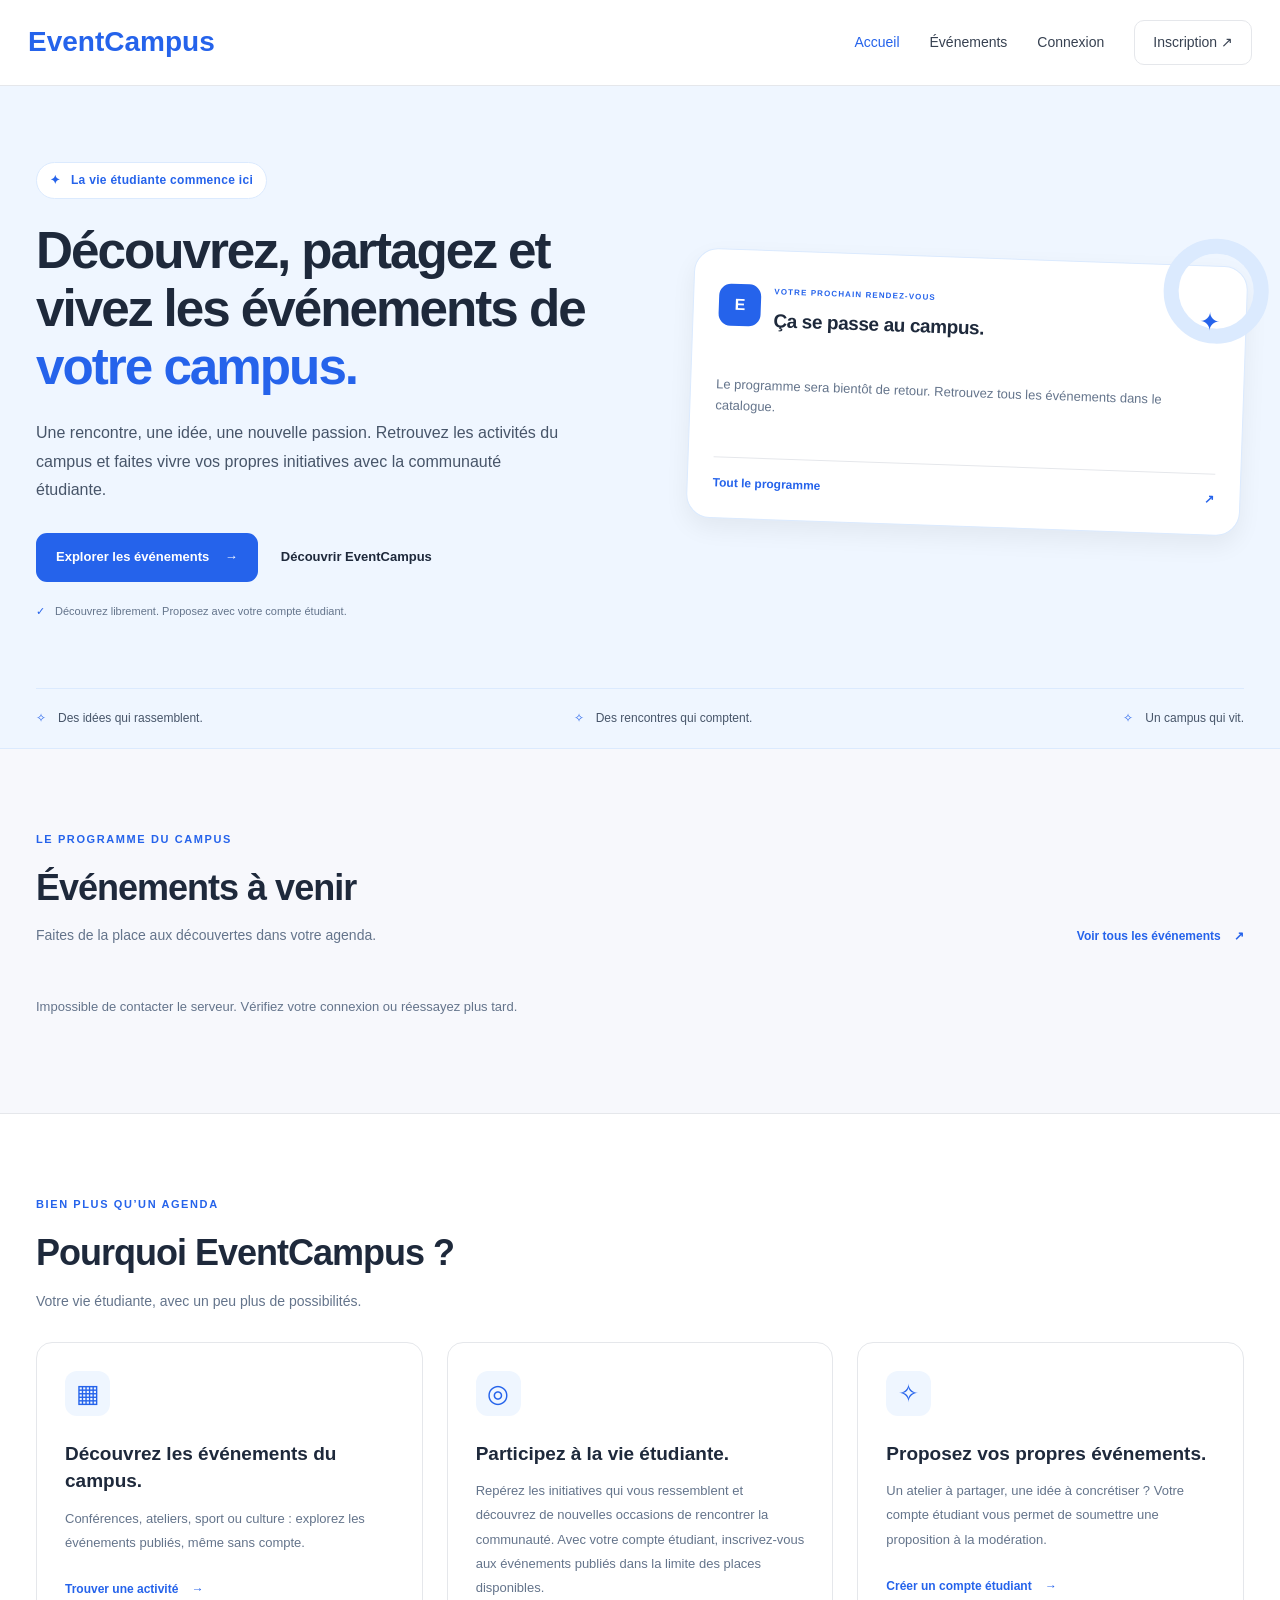
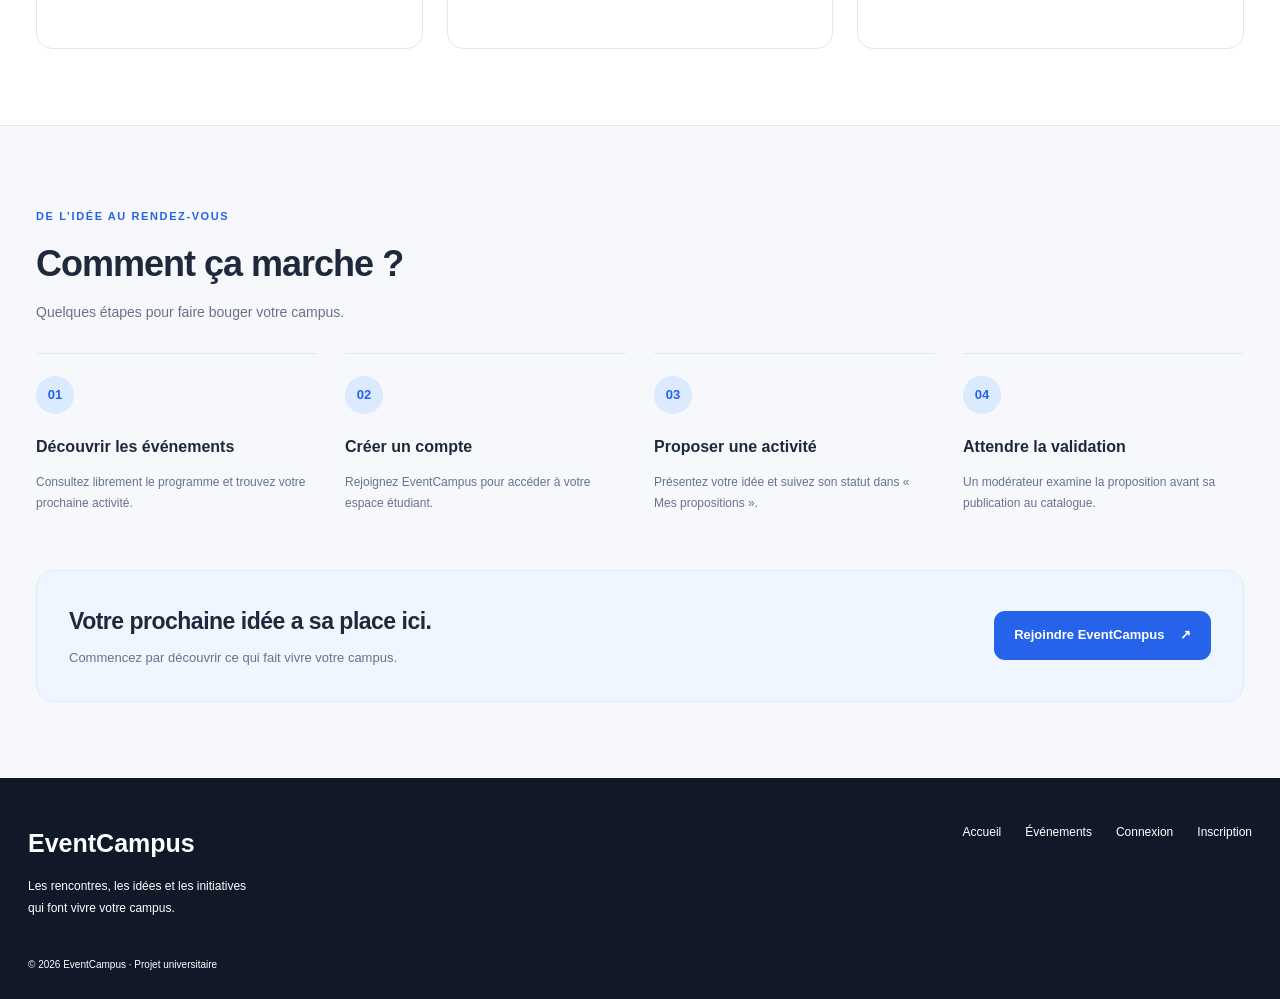
==== commit 2e89c590: "feat:correction du frontend" ====
--- a/frontend/index.html
+++ b/frontend/index.html
@@ -48,7 +48,7 @@
                 <div class="home-feature-grid">
                     <article class="home-feature"><span class="feature-icon" aria-hidden="true">▦</span><h3>Découvrez les événements du campus.</h3><p>Conférences, ateliers, sport ou culture : explorez les événements publiés, même sans compte.</p><a href="pages/evenements.html" class="home-text-link">Trouver une activité <span aria-hidden="true">→</span></a></article>
                     <article class="home-feature"><span class="feature-icon" aria-hidden="true">◎</span><h3>Participez à la vie étudiante.</h3><p>Repérez les initiatives qui vous ressemblent et découvrez de nouvelles occasions de rencontrer la communauté. Avec votre compte étudiant, inscrivez-vous aux événements publiés dans la limite des places disponibles.</p></article>
-                    <article class="home-feature"><span class="feature-icon" aria-hidden="true">✧</span><h3>Proposez vos propres événements.</h3><p>Un atelier à partager, une idée à concrétiser ? Votre compte étudiant vous permet de soumettre une proposition à la modération.</p><a href="pages/mon-espace.html" class="home-text-link">Accéder à mon espace <span aria-hidden="true">→</span></a></article>
+                    <article class="home-feature"><span class="feature-icon" aria-hidden="true">✧</span><h3>Proposez vos propres événements.</h3><p>Un atelier à partager, une idée à concrétiser ? Votre compte étudiant vous permet de soumettre une proposition à la modération.</p><a href="pages/inscription.html" class="home-text-link">Créer un compte étudiant <span aria-hidden="true">→</span></a></article>
                 </div>
             </div>
         </section>
